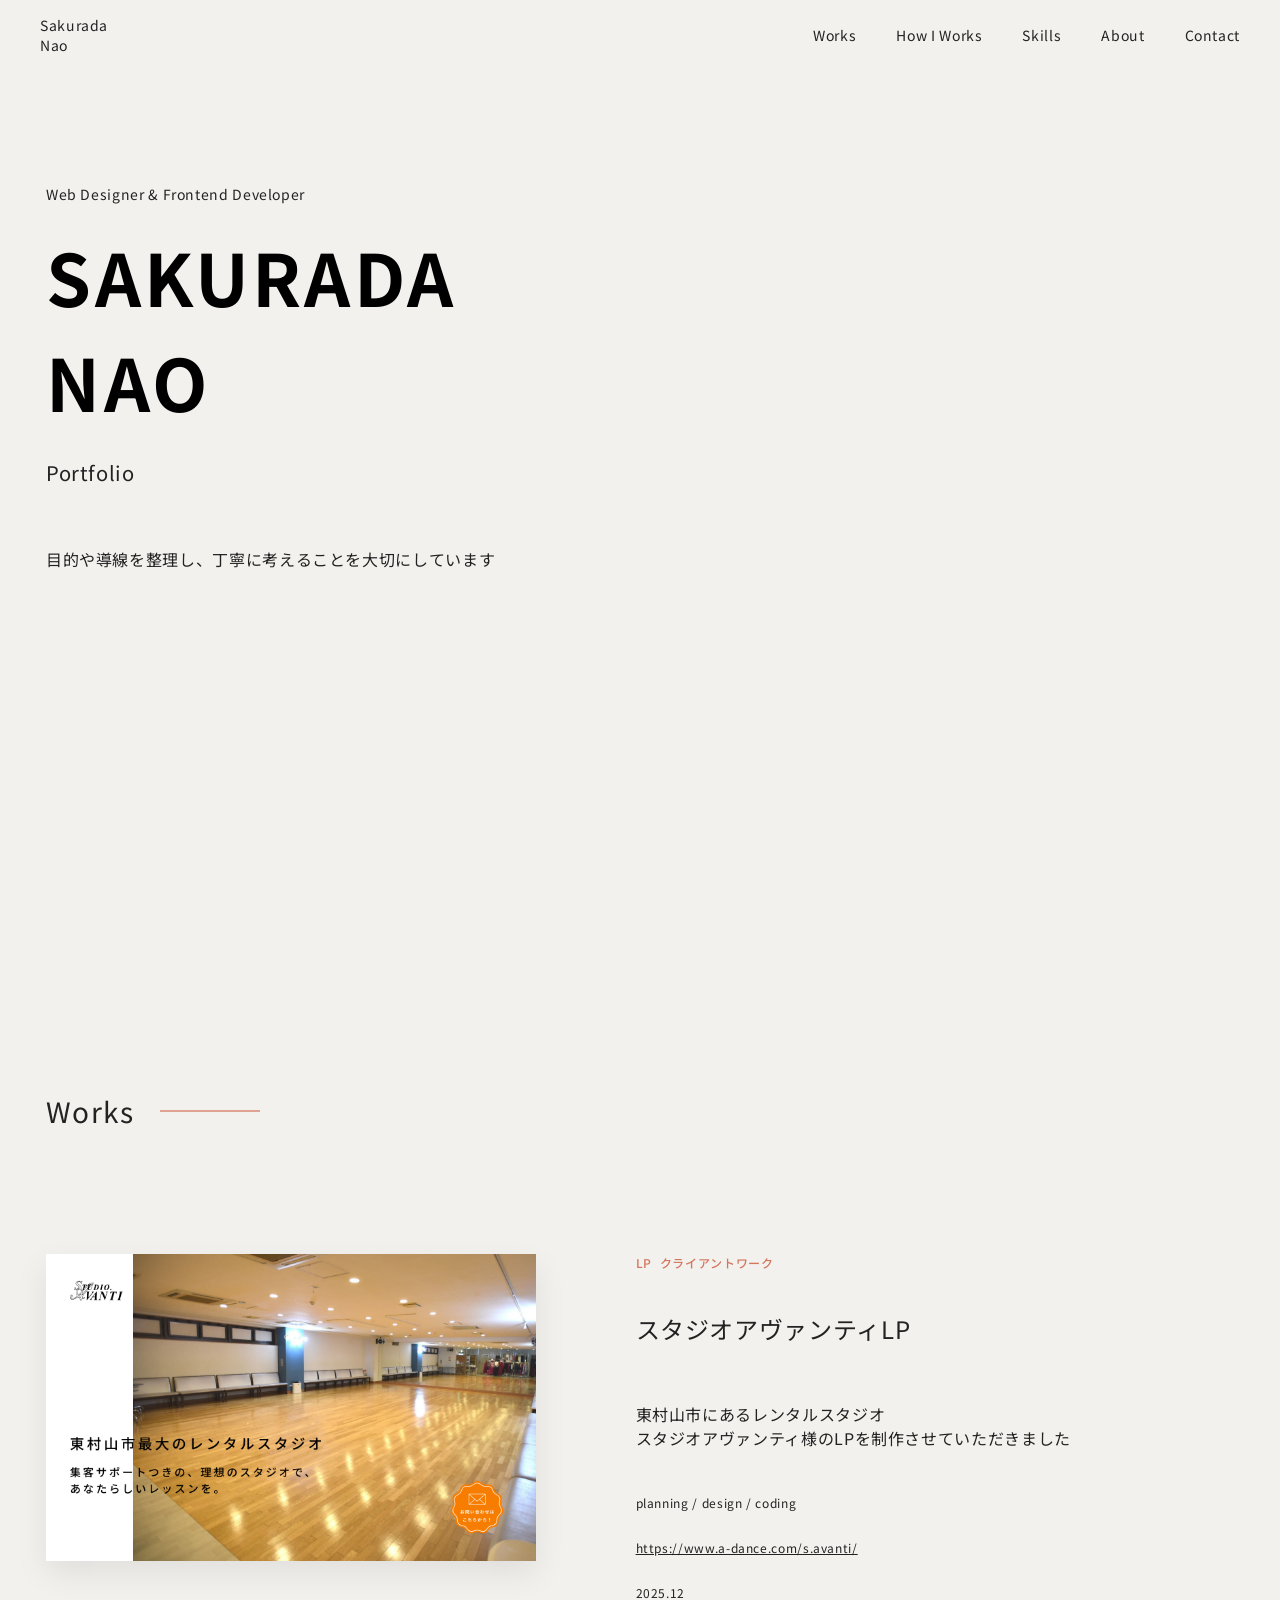
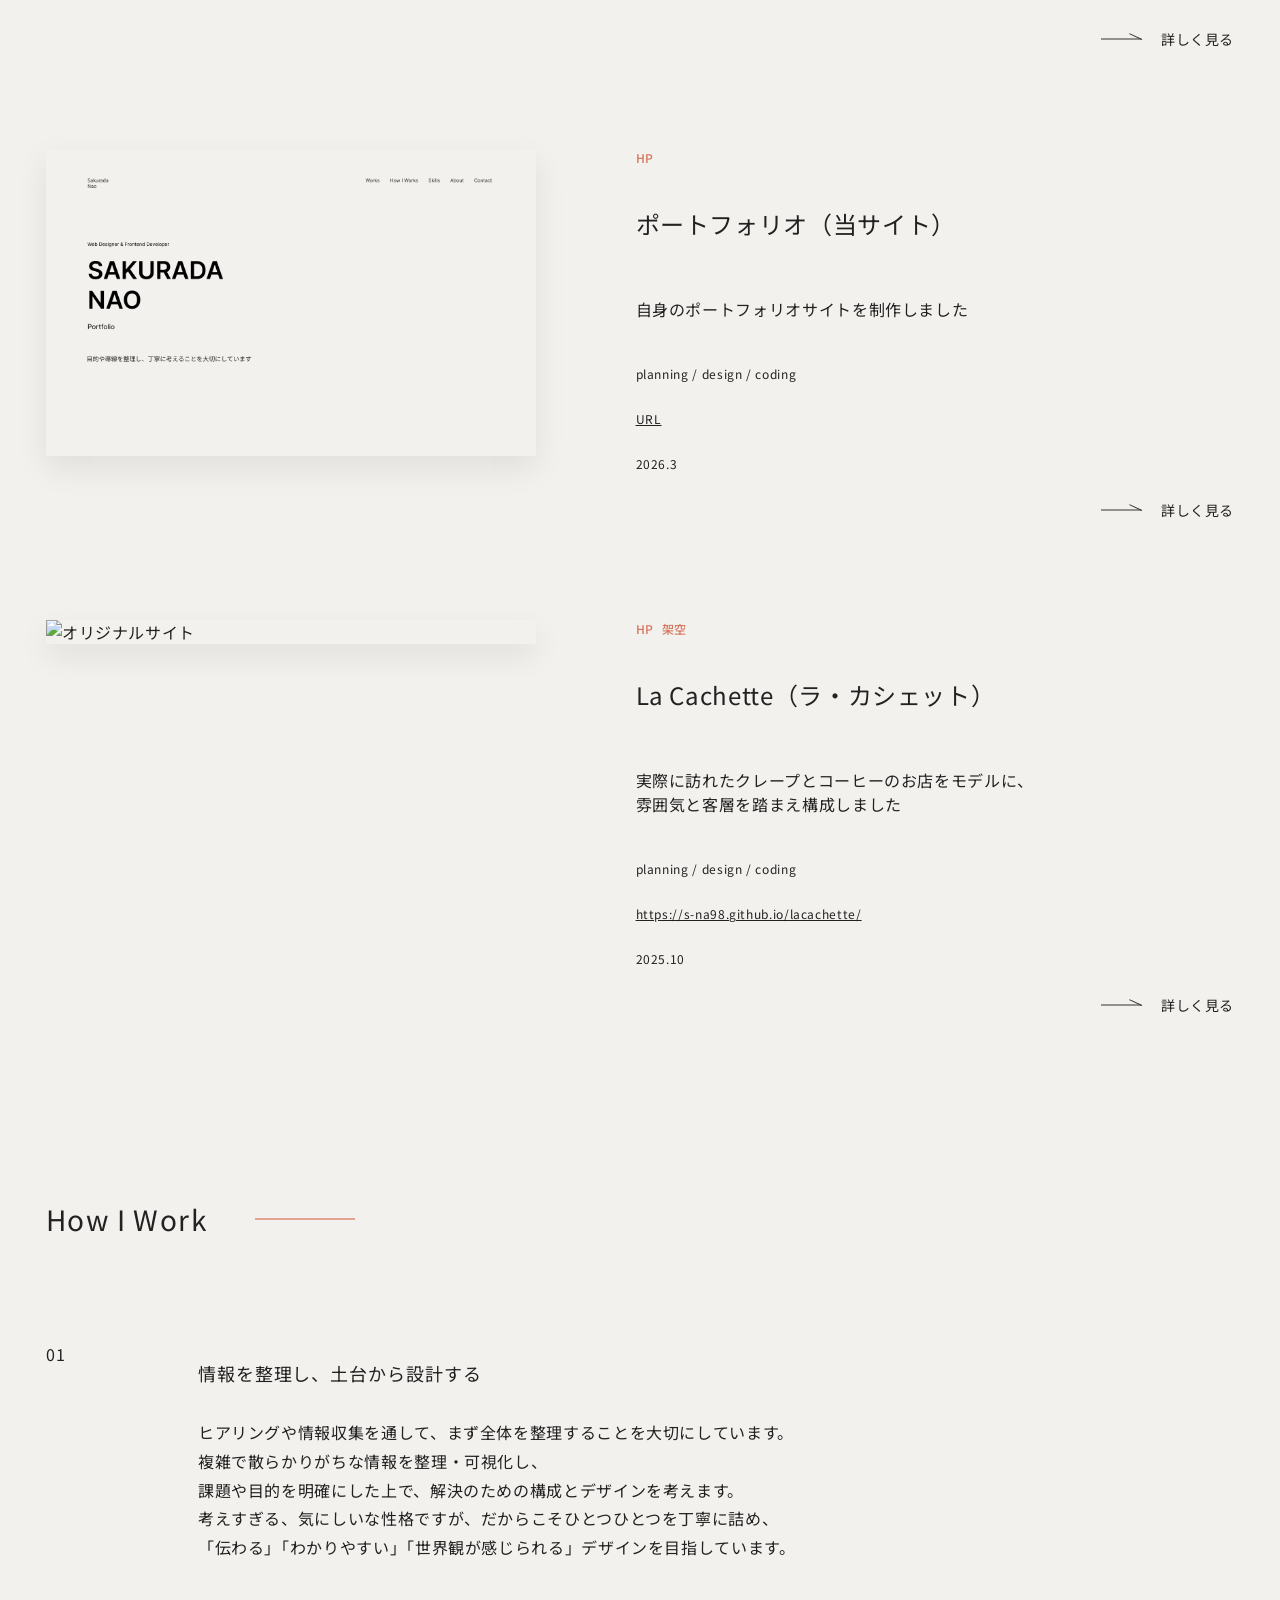
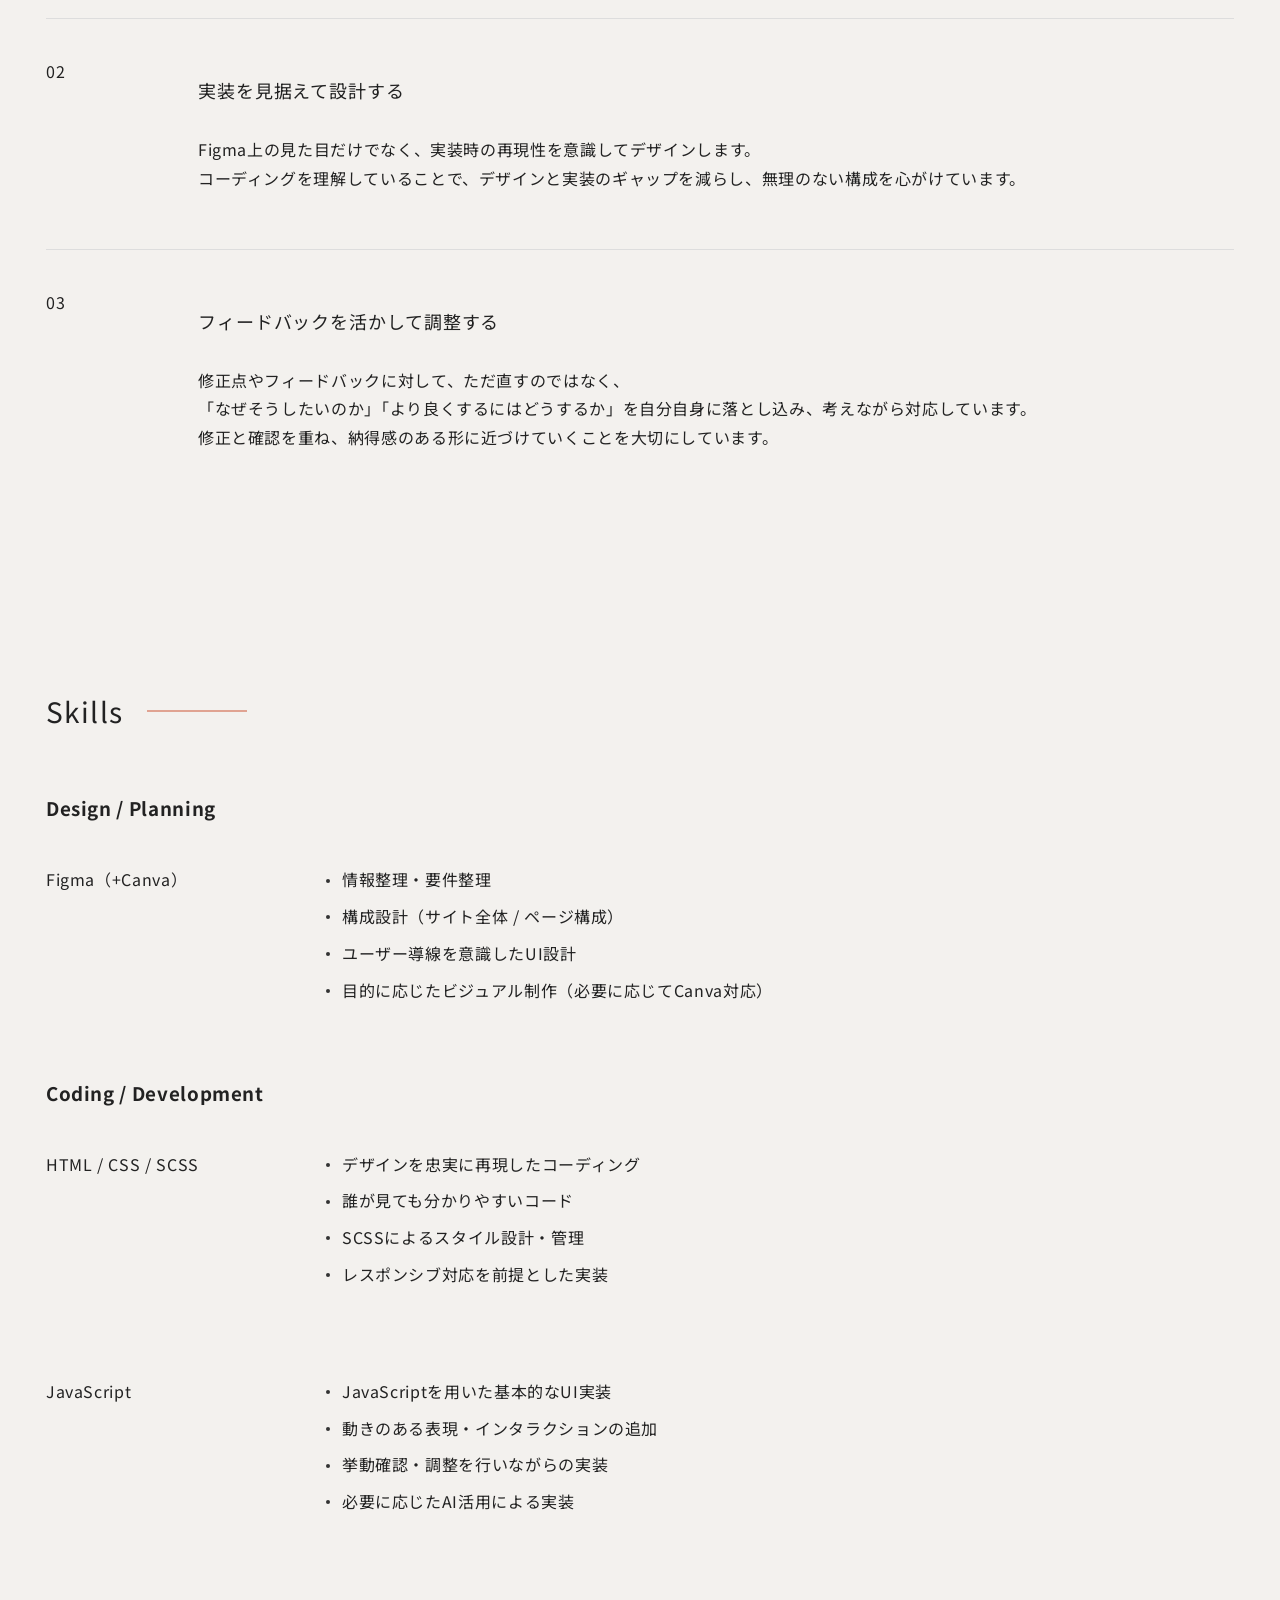
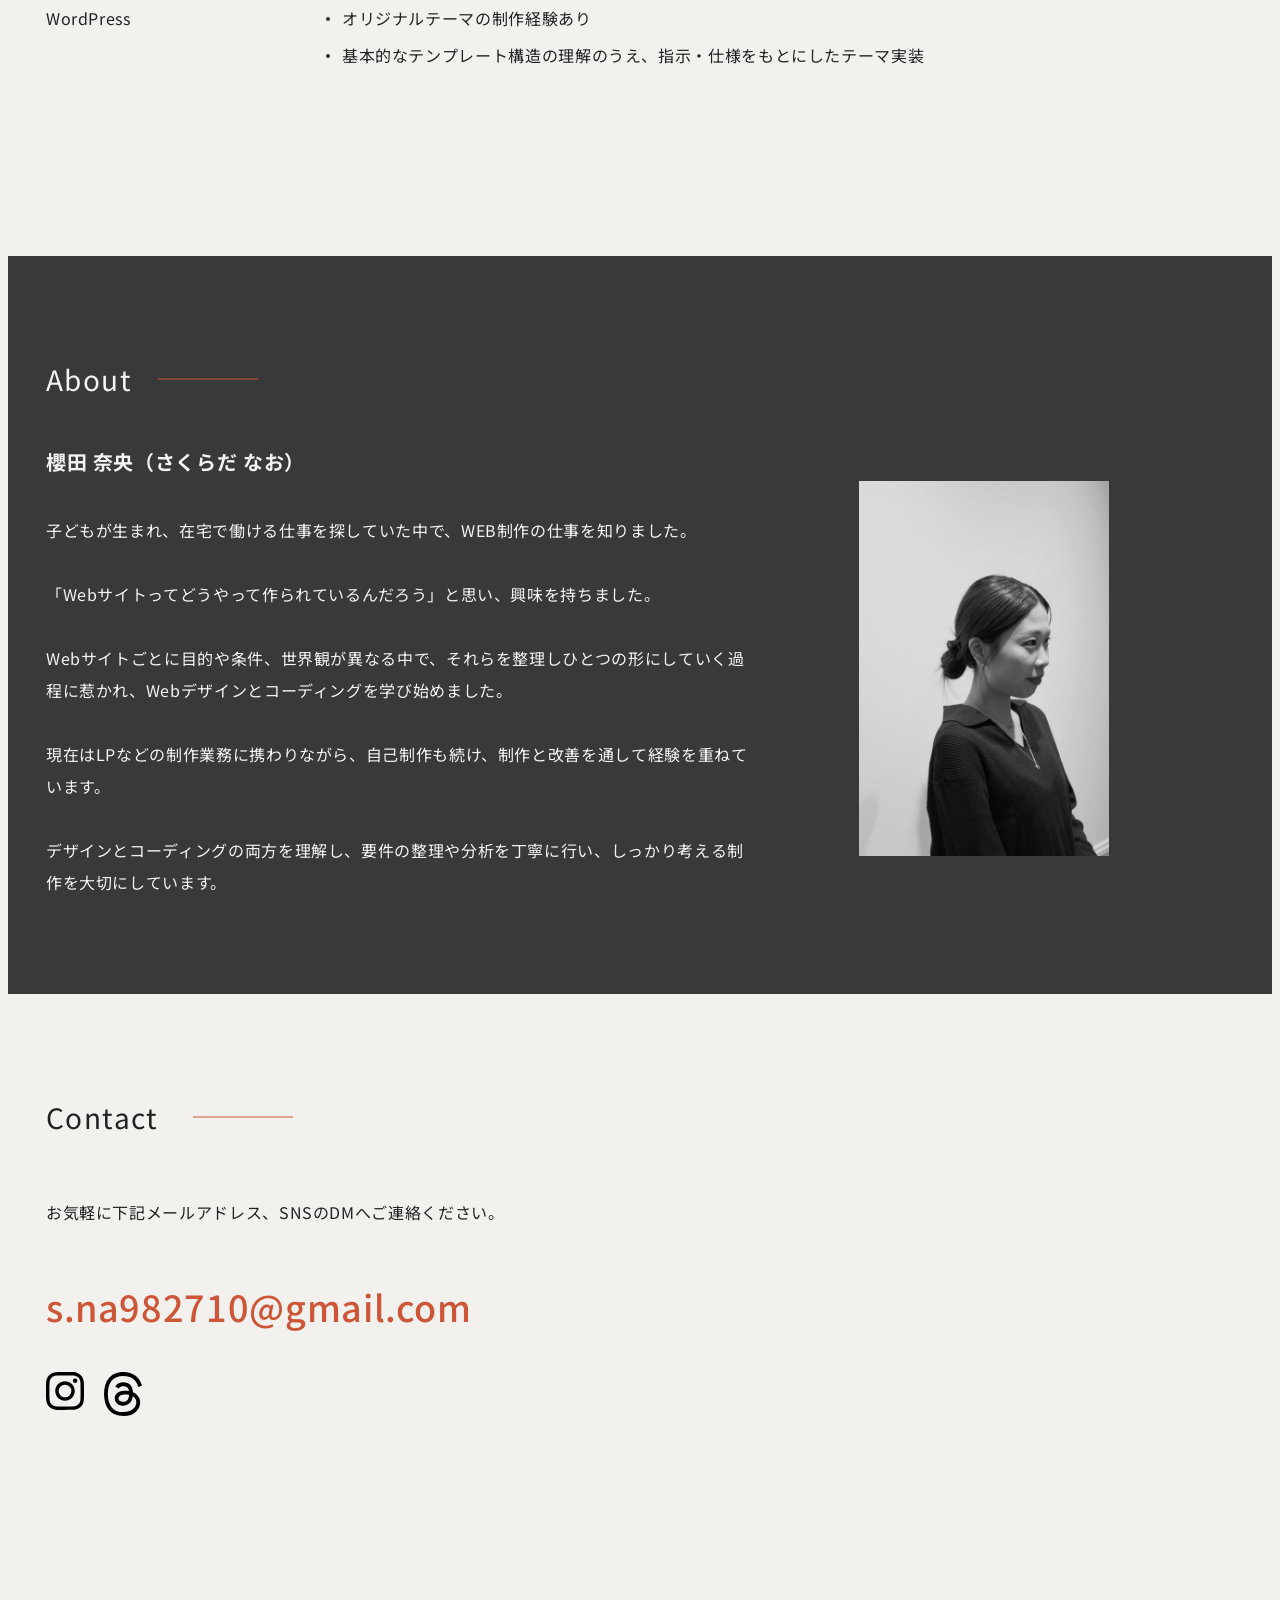
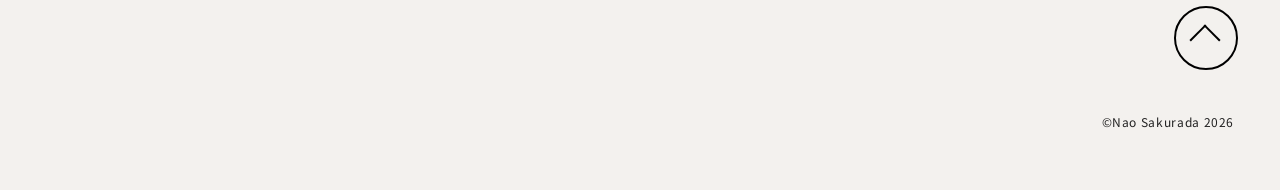
==== index.html @ 9f72e6b8 "Add files via upload" ====
<!DOCTYPE html>
<html lang="ja">

<head>
    <meta charset="utf-8">
    <title>Sakurada Nao Portfolio</title>
    <meta name="description" content="櫻田奈央ポートフォリオ">
    <meta name="viewport" content="width=device-width, initial-scale=1">
    <!-- favicon -->
    <link rel="icon" type="image/png" sizes="16x16" href="favicon-16.png">
    <link rel="icon" type="image/png" sizes="32x32" href="favicon-32.png">
    <link rel="icon" type="image/png" sizes="48x48" href="favicon-48.png">

    <link rel="apple-touch-icon" sizes="180x180" href="favicon-180.png">

    <link rel="stylesheet" href="https://unpkg.com/ress/dist/ress.min.css">
    <link rel="stylesheet" href="css/style.css">
    <link href="https://fonts.googleapis.com/css2?family=Noto+Sans+JP:wght@300;400;500&display=swap" rel="stylesheet">
</head>

<body>
    <main>

        <div class="container">

            <header class="main-header">
                <div class="header-inner">
                    <div class="header-top">

                        <div class="logo">
                            <a href="index.html">
                                Sakurada<br>Nao
                            </a>
                        </div>
                        <div class="navi-wrapper">
                            <ul class="navi">
                                <li><a href="#works">Works</a></li>
                                <li><a href="#how">How I Works</a></li>
                                <li><a href="#skills">Skills</a></li>
                                <li><a href="#about">About</a></li>
                                <li><a href="#contact">Contact</a></li>
                            </ul>
                        </div>

                        <div class="btn-trigger">
                            <span></span>
                            <span></span>
                            <span></span>
                        </div>

                        <div class="mask"></div>
                    </div>
                </div>

                <div class="fv">
                    <h1>SAKURADA<br>NAO</h1>
                    <p class="role">Web Designer & Frontend Developer</p>
                    <p class="sub">Portfolio</p>
                    <p class="lead">目的や導線を整理し、<br class="sp-only">丁寧に考えることを大切にしています</p>
                </div>

            </header>

            <section id="works">
                <h2 class="sec-title">Works</h2>

                <div class="works-list">
                    <div class="work-item">
                        <div class="work-image">
                            <a href="works/avanti.html"><img src="img/avanti-fv.png" alt="スタジオアヴァンティ"></a>
                        </div>
                        <div class="work-content">
                            <div class="work-category">
                                <span class="category-tag">LP</span>
                                <span class="category-tag">クライアントワーク</span>
                            </div>
                            <h3 class="work-title">スタジオアヴァンティLP</h3>
                            <p class="work-description">東村山市にあるレンタルスタジオ<br>
                                スタジオアヴァンティ様のLPを制作させていただきました</p>
                            <p class="work-skill">planning / design / coding</p>
                            <a class="work-url" href="https://www.a-dance.com/s.avanti/"
                                target="_blank">https://www.a-dance.com/s.avanti/</a>
                            <p class="work-date">2025.12</p>
                            <a class="work-link" href="works/avanti.html">詳しく見る</a>
                        </div>
                    </div>


                    <div class="work-item">
                        <div class="work-image">
                            <a href="works/portfolio.html"><img src="img/portfolio-fv.png" alt="ポートフォリオ"></a>
                        </div>
                        <div class="work-content">
                            <div class="work-category">
                                <span class="category-tag">HP</span>
                            </div>
                            <h3 class="work-title">ポートフォリオ（当サイト）</h3>
                            <p class="work-description">自身のポートフォリオサイトを制作しました</p>
                            <p class="work-skill">planning / design / coding</p>
                            <a class="work-url" href="https://naosakurada.com" target="_blank">URL</a>
                            <p class="work-date">2026.3</p>
                            <a class="work-link" href="works/portfolio.html">詳しく見る</a>
                        </div>
                    </div>



                    <div class="work-item">
                        <div class="work-image">
                            <a href="works/originalsite.html"><img src="img/original-fv.png" alt="オリジナルサイト"></a>
                        </div>
                        <div class="work-content">
                            <div class="work-category">
                                <span class="category-tag">HP</span>
                                <span class="category-tag">架空</span>
                            </div>
                            <h3 class="work-title">La Cachette（ラ・カシェット）</h3>
                            <p class="work-description">実際に訪れたクレープとコーヒーのお店をモデルに、<br>
                                雰囲気と客層を踏まえ構成しました</p>
                            <p class="work-skill">planning / design / coding</p>
                            <a class="work-url" href="https://s-na98.github.io/lacachette/"
                                target="_blank">https://s-na98.github.io/lacachette/</a>
                            <p class="work-date">2025.10</p>
                            <a class="work-link" href="works/originalsite.html">詳しく見る</a>
                        </div>
                    </div>
                </div>
            </section>

            <section id="how">
                <h2 class="sec-title">How I Work</h2>

                <dl class="work-flow">

                    <div class="flow-item">
                        <dt class="flow-number">01</dt>
                        <dd class="flow-content">
                            <h3>情報を整理し、土台から設計する</h3>
                            <p>ヒアリングや情報収集を通して、まず全体を整理することを大切にしています。<br>
                                複雑で散らかりがちな情報を整理・可視化し、<br>
                                課題や目的を明確にした上で、解決のための構成とデザインを考えます。<br>
                                考えすぎる、気にしいな性格ですが、だからこそひとつひとつを丁寧に詰め、<br>
                                「伝わる」「わかりやすい」「世界観が感じられる」デザインを目指しています。</p>
                        </dd>
                    </div>

                    <div class="flow-item">
                        <dt class="flow-number">02</dt>
                        <dd class="flow-content">
                            <h3>実装を見据えて設計する</h3>
                            <p>Figma上の見た目だけでなく、実装時の再現性を意識してデザインします。<br>
                                コーディングを理解していることで、デザインと実装のギャップを減らし、無理のない構成を心がけています。</p>
                        </dd>
                    </div>

                    <div class="flow-item">
                        <dt class="flow-number">03</dt>
                        <dd class="flow-content">
                            <h3>フィードバックを活かして調整する</h3>
                            <p>修正点やフィードバックに対して、ただ直すのではなく、<br>
                                「なぜそうしたいのか」「より良くするにはどうするか」を自分自身に落とし込み、考えながら対応しています。<br>
                                修正と確認を重ね、納得感のある形に近づけていくことを大切にしています。</p>
                        </dd>
                    </div>

                </dl>

            </section>

            <section id="skills">
                <h2 class="sec-title">Skills</h2>

                <div class="skill-category">
                    <h3 class="skill-category-title">Design / Planning</h3>

                    <div class="skill-item">
                        <p class="skill-name">Figma（+Canva）</p>
                        <ul class="skill-list">
                            <li>情報整理・要件整理</li>
                            <li>構成設計（サイト全体 / ページ構成）</li>
                            <li>ユーザー導線を意識したUI設計</li>
                            <li>目的に応じたビジュアル制作（必要に応じてCanva対応）</li>
                        </ul>
                    </div>
                </div>

                <div class="skill-category">
                    <h3 class="skill-category-title">Coding / Development</h3>

                    <div class="skill-item">
                        <p class="skill-name">HTML / CSS / SCSS</p>
                        <ul class="skill-list">
                            <li>デザインを忠実に再現したコーディング</li>
                            <li>誰が見ても分かりやすいコード</li>
                            <li>SCSSによるスタイル設計・管理</li>
                            <li>レスポンシブ対応を前提とした実装</li>
                        </ul>
                    </div>

                    <div class="skill-item">
                        <p class="skill-name">JavaScript</p>
                        <ul class="skill-list">
                            <li>JavaScriptを用いた基本的なUI実装</li>
                            <li>動きのある表現・インタラクションの追加</li>
                            <li>挙動確認・調整を行いながらの実装</li>
                            <li>必要に応じたAI活用による実装</li>
                        </ul>
                    </div>

                    <div class="skill-item">
                        <p class="skill-name">WordPress</p>
                        <ul class="skill-list">
                            <li>オリジナルテーマの制作経験あり</li>
                            <li>基本的なテンプレート構造の理解のうえ、指示・仕様をもとにしたテーマ実装</li>
                        </ul>
                    </div>
                </div>
            </section>
        </div>

        <section id="about">
            <div class="container">
                <h2 class="sec-title">About</h2>

                <div class="about-inner">
                    <div class="about-text">
                        <h3 class="about-name">櫻田 奈央（さくらだ なお）</h3>
                        <p>
                            子どもが生まれ、在宅で働ける仕事を探していた中で、WEB制作の仕事を知りました。
                        </p>
                        <p>「Webサイトってどうやって作られているんだろう」と思い、興味を持ちました。</p>
                        <p>
                            Webサイトごとに目的や条件、世界観が異なる中で、それらを整理しひとつの形にしていく過程に惹かれ、Webデザインとコーディングを学び始めました。
                        </p>
                        <p>
                            現在はLPなどの制作業務に携わりながら、自己制作も続け、制作と改善を通して経験を重ねています。
                        </p>
                        <p>
                            デザインとコーディングの両方を理解し、要件の整理や分析を丁寧に行い、しっかり考える制作を大切にしています。
                        </p>
                    </div>

                    <div class="about-img">
                        <img src="img/about.JPEG" alt="櫻田奈央の写真">
                    </div>
                </div>
            </div>
        </section>

        <div class="container">
            <section id="contact">
                <h2 class="sec-title">Contact</h2>

                <p>お気軽に下記メールアドレス、<br class="sp-only">SNSのDMへご連絡ください。</p>

                <a class="mail" href="mailto:s.na982710@gmail.com?subject=ポートフォリオサイトからのお問い合わせ&body=お名前：%0D%0Aお問い合わせ内容：">
                    s.na982710@gmail.com</a>

                <div class="sns">
                    <a href="https://www.instagram.com/n98____.s?igsh=MW5ueXZiM3o4YjI3Nw%3D%3D&utm_source=qr"
                        target="_blank">
                        <img src="img/Instagram_Glyph_Black.svg" alt="Instagram">
                    </a>
                    <a href="https://www.threads.com/@n98____.s?igshid=NTc4MTIwNjQ2YQ==" target="_blank">
                        <img src="img/threads-logo-black.svg" alt="threads">
                    </a>
                </div>

            </section>
        </div>
    </main>

    <footer>
        <div class="container">
            <div class="page-top-btn">
                <a href="#" class="page-top">
                    <span></span>
                </a>
            </div>

            <p class="copy-right">&copy;Nao Sakurada 2026</p>
        </div>
    </footer>



    <script src="https://ajax.googleapis.com/ajax/libs/jquery/3.5.1/jquery.min.js"></script>
    <script src="js/main.js"></script>
</body>

</html>
---- css/style.css ----
@charset "UTF-8";
html {
  font-size: 100%;
}

body {
  background-color: #F3F1EE;
  color: #222;
  font-family: "Noto Sans JP", sans-serif;
  letter-spacing: 0.04em;
}

a {
  text-decoration: none;
  color: #222;
  display: inline-block;
}

ul {
  list-style: none;
}

img {
  max-width: 100%;
  vertical-align: bottom;
}

.container {
  max-width: 1200px;
  margin-inline: auto;
  padding: 0 3%;
}

.sec-title {
  font-weight: normal;
  font-size: 1.75rem;
  letter-spacing: 0.05em;
  position: relative;
  display: inline-block;
}

.sec-title::before {
  content: "";
  height: 1px;
  width: 100px;
  background-color: #CD5638;
  position: absolute;
  top: 50%;
  left: 130%;
  transform: translateY(-50%);
}

.header-top {
  display: flex;
  justify-content: space-between;
}
.header-top .logo a {
  font-size: 0.875rem;
  transition: color 0.3s ease;
}
.header-top .logo:hover a {
  color: #CD5638;
}

.pc-only {
  display: block;
}
@media screen and (max-width: 768px) {
  .pc-only {
    display: none;
  }
}

.sp-only {
  display: none;
}
@media screen and (max-width: 768px) {
  .sp-only {
    display: block;
  }
}

.main-header {
  height: 100vh;
  display: flex;
  flex-direction: column;
}
.main-header .header-inner {
  width: 100%;
  height: 70px;
  position: fixed;
  top: 0;
  left: 0;
  background-color: #F3F1EE;
  z-index: 10;
}
.main-header .header-inner .header-top {
  max-width: 1200px;
  margin-inline: auto;
  padding: 0 3%;
  height: 100%;
  align-items: center;
}
.main-header .header-inner .header-top .navi {
  display: flex;
  justify-content: space-between;
  gap: 40px;
  font-size: 0.875rem;
}
.main-header .header-inner .header-top .navi li a {
  position: relative;
}
.main-header .header-inner .header-top .navi li a::before {
  background: #CD5638;
  content: "";
  width: 100%;
  height: 1px;
  position: absolute;
  left: 0;
  bottom: -4px;
  transform-origin: center top;
  transform: scale(0, 1);
  transition: transform 0.3s;
}
.main-header .header-inner .header-top .navi li a:hover::before {
  transform-origin: center top;
  transform: scale(1, 1);
}
.main-header .header-inner .header-top .btn-trigger,
.main-header .header-inner .header-top .mask {
  display: none;
}
@media screen and (max-width: 768px) {
  .main-header .header-inner .header-top .btn-trigger {
    display: block;
  }
  .main-header .header-inner .header-top .mask {
    display: block;
  }
}
.main-header .fv {
  display: flex;
  flex-direction: column;
  justify-content: flex-start;
  flex: 1;
  padding-top: 18vh;
}
.main-header .fv .role {
  order: 1;
  font-size: 0.875rem;
}
.main-header .fv h1 {
  order: 2;
  font-size: 4.5rem;
  margin-top: 5px;
  margin-bottom: 5px;
  letter-spacing: 0.05em;
  color: black;
}
.main-header .fv .sub {
  order: 3;
  font-size: 1.255rem;
}
.main-header .fv .lead {
  order: 4;
  margin-top: 40px;
}
@media screen and (max-width: 768px) {
  .main-header .fv {
    padding-top: 25vh;
    padding-bottom: 40px;
  }
  .main-header .fv h1 {
    font-size: 3.5rem;
  }
  .main-header .fv .lead {
    order: 4;
    margin-top: 60px;
  }
}

@media screen and (max-width: 768px) {
  .main-header .header-inner .header-top .navi-wrapper {
    position: fixed;
    top: 0;
    right: -300px;
    width: 300px;
    height: 100vh;
    z-index: 20;
    opacity: 0;
    overflow-x: hidden;
    overflow-y: auto;
    transition: all 0.5s;
    background-color: #393939;
  }
  .main-header .header-inner .header-top .navi-wrapper .navi {
    flex-direction: column;
    gap: 30px;
    justify-content: flex-start;
    margin: 80px 20px;
    font-size: 1rem;
  }
  .main-header .header-inner .header-top .navi-wrapper .navi li a {
    color: #F4F4F4;
  }
  .main-header .btn-trigger {
    position: fixed;
    top: 15px;
    right: 30px;
    width: 30px;
    height: 35px;
    cursor: pointer;
    z-index: 20;
  }
  .main-header .btn-trigger span {
    position: absolute;
    left: 0;
    width: 100%;
    height: 1.5px;
    background-color: #222;
    border-radius: 4px;
  }
  .main-header .btn-trigger,
.main-header .btn-trigger span {
    display: inline-block;
    transition: all 0.5s;
    box-sizing: border-box;
  }
  .main-header .btn-trigger span:nth-of-type(1) {
    top: 22%;
  }
  .main-header .btn-trigger span:nth-of-type(2) {
    top: 50%;
  }
  .main-header .btn-trigger span:nth-of-type(3) {
    top: 78%;
  }
  .main-header .mask {
    display: none;
    transition: all 0.5s;
  }
  .main-header.open .btn-trigger span:nth-of-type(1),
.main-header.open .btn-trigger span:nth-of-type(2),
.main-header.open .btn-trigger span:nth-of-type(3) {
    background-color: #F4F4F4;
  }
  .main-header.open .btn-trigger span:nth-of-type(1) {
    transform: translateY(10px) rotate(45deg);
  }
  .main-header.open .btn-trigger span:nth-of-type(2) {
    opacity: 0;
  }
  .main-header.open .btn-trigger span:nth-of-type(3) {
    transform: translateY(-10px) rotate(-45deg);
  }
  .main-header.open .mask {
    display: block;
    position: fixed;
    top: 0;
    left: 0;
    width: 100%;
    height: 100%;
    background: #000;
    opacity: 0.6;
    z-index: 10;
    cursor: pointer;
  }
  .main-header.open .header-inner .header-top .navi-wrapper {
    right: 0;
    opacity: 1;
  }
  .main-header.open .header-inner .header-top .navi-wrapper ul li {
    -webkit-animation: fadeIn 0.8s ease 0.45s 1 normal backwards;
            animation: fadeIn 0.8s ease 0.45s 1 normal backwards;
  }
  .main-header.open .header-inner .header-top .navi-wrapper ul li:nth-child(1) {
    -webkit-animation-delay: 0.1s;
            animation-delay: 0.1s;
  }
  .main-header.open .header-inner .header-top .navi-wrapper ul li:nth-child(2) {
    -webkit-animation-delay: 0.22s;
            animation-delay: 0.22s;
  }
  .main-header.open .header-inner .header-top .navi-wrapper ul li:nth-child(3) {
    -webkit-animation-delay: 0.34s;
            animation-delay: 0.34s;
  }
  .main-header.open .header-inner .header-top .navi-wrapper ul li:nth-child(4) {
    -webkit-animation-delay: 0.46s;
            animation-delay: 0.46s;
  }
  .main-header.open .header-inner .header-top .navi-wrapper ul li:nth-child(5) {
    -webkit-animation-delay: 0.58s;
            animation-delay: 0.58s;
  }
}
@-webkit-keyframes fadeIn {
  0% {
    opacity: 0;
    transform: translateY(30px);
    /* 下から上がってくる */
  }
  100% {
    opacity: 1;
    transform: translateY(0);
  }
}
@keyframes fadeIn {
  0% {
    opacity: 0;
    transform: translateY(30px);
    /* 下から上がってくる */
  }
  100% {
    opacity: 1;
    transform: translateY(0);
  }
}
#works {
  margin-top: 160px;
}
#works .works-list {
  margin-top: 100px;
}
#works .works-list .work-item {
  display: grid;
  grid-template-columns: 0.9fr 1.1fr;
  gap: 100px;
  margin-top: 100px;
  align-items: start;
}
#works .works-list .work-item .work-image {
  overflow: hidden;
  box-shadow: 0 12px 30px rgba(0, 0, 0, 0.08);
  width: 100%;
}
#works .works-list .work-item .work-image img {
  width: 100%;
  height: 100%;
  -o-object-fit: cover;
     object-fit: cover;
  transition: transform 0.6s ease;
}
#works .works-list .work-item .work-image:hover img {
  transform: scale(1.06);
}
#works .works-list .work-item .work-content {
  display: flex;
  flex-direction: column;
  gap: 16px;
  /*  ホバー */
}
#works .works-list .work-item .work-content .work-title {
  font-weight: normal;
  font-size: 1.5rem;
}
#works .works-list .work-item .work-content .work-category {
  display: flex;
  gap: 8px;
  font-family: "Noto Sans JP";
}
#works .works-list .work-item .work-content .category-tag {
  font-size: 0.75rem;
  color: rgba(205, 86, 56, 0.8);
  font-weight: 500;
}
#works .works-list .work-item .work-content .work-skill,
#works .works-list .work-item .work-content .work-url,
#works .works-list .work-item .work-content .work-date {
  font-size: 0.75rem;
}
#works .works-list .work-item .work-content .work-url {
  text-decoration: underline;
  cursor: pointer;
}
#works .works-list .work-item .work-content .work-url:hover {
  opacity: 0.7;
}
#works .works-list .work-item .work-content .work-link {
  display: inline-block;
  position: relative;
  margin-left: auto;
  padding-left: 60px;
  font-size: 0.875rem;
  transition: color 0.3s ease;
}
#works .works-list .work-item .work-content .work-link::before,
#works .works-list .work-item .work-content .work-link::after {
  content: "";
  position: absolute;
  top: 50%;
  left: 0;
  height: 1px;
  background-color: #333;
  transform: translateY(-50%);
  transition: background-color 0.3s ease, transform 0.3s ease;
}
#works .works-list .work-item .work-content .work-link::before {
  width: 40px;
}
#works .works-list .work-item .work-content .work-link::after {
  width: 14px;
  transform-origin: right center;
  transform: translate(27px, 0px) rotate(25deg);
}
#works .works-list .work-item .work-content .work-link:hover {
  color: #CD5638;
}
#works .works-list .work-item .work-content .work-link:hover::before,
#works .works-list .work-item .work-content .work-link:hover::after {
  background-color: #CD5638;
}
@media screen and (max-width: 768px) {
  #works .works-list .work-item {
    grid-template-columns: 1fr;
    gap: 40px;
  }
  #works .works-list .work-item .work-content .work-title {
    font-size: 1.25rem;
  }
}

#how {
  margin-top: 160px;
}
#how .work-flow {
  margin-top: 40px;
}
#how .work-flow .flow-item {
  display: grid;
  grid-template-columns: 80px 1fr;
  gap: 32px;
  padding: 40px 0;
  border-bottom: 1px solid #ddd;
}
#how .work-flow .flow-item .flow-content .flow-number {
  font-size: 1.125rem;
}
#how .work-flow .flow-item .flow-content h3 {
  font-weight: normal;
  letter-spacing: 0.05em;
  font-size: 1.125rem;
}
#how .work-flow .flow-item .flow-content p {
  margin-top: 32px;
  line-height: 1.8;
}
#how .work-flow .flow-item:last-child {
  border-bottom: none;
}
@media screen and (max-width: 768px) {
  #how .work-flow .flow-item {
    grid-template-columns: 30px 1fr;
  }
  #how .work-flow .flow-content p {
    line-height: 1.6;
  }
}

#skills {
  margin-top: 160px;
}
#skills .skill-category .skill-category-title {
  margin-top: 40px;
}
#skills .skill-category .skill-item {
  display: grid;
  grid-template-columns: 200px 1fr;
  gap: 40px;
  margin-bottom: 48px;
  margin-top: 30px;
}
#skills .skill-category .skill-item .skill-list li {
  position: relative;
  padding-left: 16px;
  margin-bottom: 0.8em;
}
#skills .skill-category .skill-item .skill-list li::before {
  content: "";
  position: absolute;
  left: 0;
  top: 0.7em;
  width: 4px;
  height: 4px;
  background: #333;
  border-radius: 50%;
}
@media screen and (max-width: 768px) {
  #skills .skill-category .skill-item {
    grid-template-columns: 1fr;
    gap: 20px;
  }
  #skills .skill-category .skill-item .skill-name {
    font-size: 1.125rem;
  }
}

#about {
  margin-top: 160px;
  padding: 80px 0;
  background-color: #393939;
}
#about .sec-title {
  color: #F4F4F4;
}
#about .about-inner {
  display: flex;
  gap: 100px;
  align-items: center;
}
#about .about-inner .about-text {
  width: 60%;
  color: #F4F4F4;
  display: flex;
  flex-direction: column;
  line-height: 2;
}
#about .about-inner .about-text .about-name {
  font-size: 20px;
  margin-bottom: 16px;
}
#about .about-inner .about-img {
  width: 40%;
  max-width: 250px;
}
#about .about-inner .about-img img {
  width: 100%;
  height: auto;
  display: block;
}
@media screen and (max-width: 768px) {
  #about .about-inner {
    flex-direction: column-reverse;
    gap: 40px;
    margin-top: 40px;
  }
  #about .about-inner .about-text {
    width: 100%;
    font-size: 0.875rem;
  }
  #about .about-inner .about-img {
    width: 100%;
  }
}

#contact {
  margin-top: 80px;
}
#contact p {
  margin-top: 40px;
}
#contact .mail {
  margin-top: 40px;
  font-size: 2.25rem;
  font-weight: 500;
  color: #CD5638;
  transition: 0.3s;
}
#contact .mail:hover {
  color: transparent;
  -webkit-text-stroke: 1px #CD5638;
}
#contact .sns {
  margin-top: 40px;
  display: flex;
  gap: 20px;
}
#contact .sns img {
  width: 38px;
}

footer {
  margin-top: 160px;
  padding-bottom: 40px;
  /* ボタン本体 */
  /* 基準になる要素（ここが超重要！） */
  /* 矢印 */
  /* 丸 */
}
footer .page-top-btn {
  padding: 30px 0;
  text-align: right;
}
footer .page-top {
  display: inline-block;
  text-decoration: none;
}
footer .page-top span {
  position: relative;
  display: block;
  width: 60px;
  height: 60px;
}
footer .page-top span::before {
  content: "";
  position: absolute;
  top: 23px;
  left: 20px;
  width: 20px;
  height: 20px;
  border: 2px solid #000;
  border-width: 2px 2px 0 0;
  transform: rotate(-45deg);
}
footer .page-top span::after {
  content: "";
  position: absolute;
  top: 0;
  left: 0;
  width: 60px;
  height: 60px;
  border: 2px solid #000;
  border-radius: 50%;
}
footer .copy-right {
  font-size: 0.75rem;
  text-align: right;
}
@media screen and (max-width: 768px) {
  footer .copy-right {
    font-size: 0.625rem;
  }
}

.works-header .header-top {
  margin-top: 20px;
}

.works-detail {
  margin-top: 160px;
}
@media screen and (max-width: 768px) {
  .works-detail {
    margin-top: 60px;
  }
}
.works-detail .works-mv .top .top-content {
  display: grid;
  grid-template-columns: 1fr 460px;
  gap: 80px;
}
.works-detail .works-mv .top .top-content .title {
  font-weight: normal;
  font-size: 1.75rem;
}
.works-detail .works-mv .top .top-content p {
  line-height: 1.8;
}
.works-detail .works-mv .top .top-img {
  max-width: 760px;
  margin-left: auto;
  box-shadow: 0 12px 30px rgba(0, 0, 0, 0.08);
  margin-top: 80px;
}
.works-detail .works-mv .top .top-img img {
  width: 100%;
}
@media screen and (max-width: 768px) {
  .works-detail .works-mv .top .top-content {
    grid-template-columns: 1fr;
    gap: 40px;
  }
  .works-detail .works-mv .top .top-content .title {
    font-size: 1.625rem;
  }
  .works-detail .works-mv .top .top-content p {
    line-height: 1.8;
  }
  .works-detail .works-mv .top .top-img {
    margin-inline: auto;
  }
}
.works-detail .works-info .info-inner {
  display: grid;
  grid-template-columns: 1fr 460px;
  gap: 80px;
  margin-top: 100px;
}
.works-detail .works-info .info-inner .info-list {
  display: grid;
  grid-template-columns: 120px 1fr;
  row-gap: 20px;
}
.works-detail .works-info .info-inner .info-list dt {
  color: #666;
}
.works-detail .works-info .info-inner .info-list dd {
  margin: 0;
}
.works-detail .works-info .info-inner .info-list .date {
  font-size: 0.75rem;
}
.works-detail .works-info .info-inner .info-list a {
  text-decoration: underline;
}
.works-detail .works-info .info-inner .info-list a:hover {
  opacity: 0.7;
}
.works-detail .works-info .info-inner .info-text {
  max-width: 420px;
  line-height: 2;
}
@media screen and (max-width: 768px) {
  .works-detail .works-info .info-inner {
    grid-template-columns: 1fr;
    gap: 60px;
  }
  .works-detail .works-info .info-inner .info-list a {
    font-size: 0.875rem;
  }
  .works-detail .works-info .info-inner .info-text {
    line-height: 1.8;
  }
}
.works-detail .inner-title {
  font-weight: normal;
  font-size: 1.75rem;
  letter-spacing: 0.05em;
  position: relative;
  display: inline-block;
  margin-bottom: 30px;
}
.works-detail .inner-title::before {
  content: "";
  height: 1px;
  width: 50px;
  background-color: #CD5638;
  position: absolute;
  bottom: -30px;
  left: 0;
}
.works-detail .works-gallery {
  margin-top: 120px;
}
.works-detail .works-gallery .back-ground {
  background-color: #393939;
  padding-top: 60px;
  padding-bottom: 60px;
}
.works-detail .works-gallery .back-ground .inner-title {
  color: #F4F4F4;
}
.works-detail .works-gallery .gallery-inner {
  max-width: 800px;
  margin: 0 auto;
  padding: 0 3%;
}
.works-detail .works-gallery .gallery-images {
  display: flex;
  gap: 60px;
  justify-content: center;
  margin-top: 60px;
}
.works-detail .works-gallery .gallery-images .avanti-item img {
  width: 100%;
  height: auto;
}
.works-detail .works-gallery .gallery-images .original-items {
  display: flex;
  justify-content: space-between;
}
.works-detail .works-gallery .gallery-images .original-items .left {
  width: 45%;
}
.works-detail .works-gallery .gallery-images .original-items .right {
  width: 45%;
  display: flex;
  flex-direction: column;
  justify-content: space-between;
}
@media screen and (max-width: 768px) {
  .works-detail .works-gallery .gallery-images {
    gap: 20px;
  }
}
.works-detail .works-description {
  margin-top: 120px;
}
.works-detail .description-inner {
  max-width: 800px;
  margin: 0 auto;
  padding: 0 2%;
}
.works-detail .description-inner .description-text {
  margin-top: 40px;
}
.works-detail .description-inner .description-text p {
  line-height: 1.9;
  margin-bottom: 24px;
}
.works-detail .description-inner .sp-design {
  display: grid;
  grid-template-columns: repeat(3, 1fr);
  gap: 20px;
  margin-top: 100px;
}
.works-detail .description-inner .sp-design img {
  width: 100%;
  height: auto;
  display: block;
  box-shadow: 0 6px 16px rgba(0, 0, 0, 0.08);
}
.works-detail .description-inner .inner-image {
  display: flex;
  justify-content: space-between;
}
.works-detail .description-inner .inner-image img {
  width: 100%;
  max-width: 48%;
  height: auto;
}
.works-detail .description-inner .summary {
  width: 80%;
  margin-top: 30px;
}
.works-detail .description-inner .wireframe {
  margin-top: 60px;
}
@media screen and (max-width: 768px) {
  .works-detail .description-inner .description-inner .description-text p {
    line-height: 1.8;
  }
}
.works-detail .learnings {
  margin-top: 120px;
}
.works-detail .works-mockup {
  margin-top: 120px;
}
.works-detail .works-mockup .mockup-item {
  text-align: center;
}
.works-detail .works-mockup .mockup-caption {
  text-align: left;
  margin-top: 16px;
  font-size: 14px;
  line-height: 1.6;
}
@media screen and (max-width: 768px) {
  .works-detail .works-mockup .mockup-item .mockup-img {
    width: 100%;
    height: 230px;
    overflow: hidden;
  }
  .works-detail .works-mockup .mockup-item .mockup-img img {
    width: 100%;
    height: 100%;
    -o-object-fit: cover;
       object-fit: cover;
  }
}

.works-detail-footer {
  text-align: right;
}
.works-detail-footer .top-btn {
  transition: color 0.3s ease;
}
.works-detail-footer .top-btn:hover {
  color: #CD5638;
}
.works-detail-footer .copy-right {
  margin-top: 100px;
}
@media screen and (max-width: 768px) {
  .works-detail-footer {
    margin-top: 80px;
    padding-bottom: 20px;
  }
  .works-detail-footer .copy-right {
    margin-top: 60px;
  }
}
/*# sourceMappingURL=style.css.map */
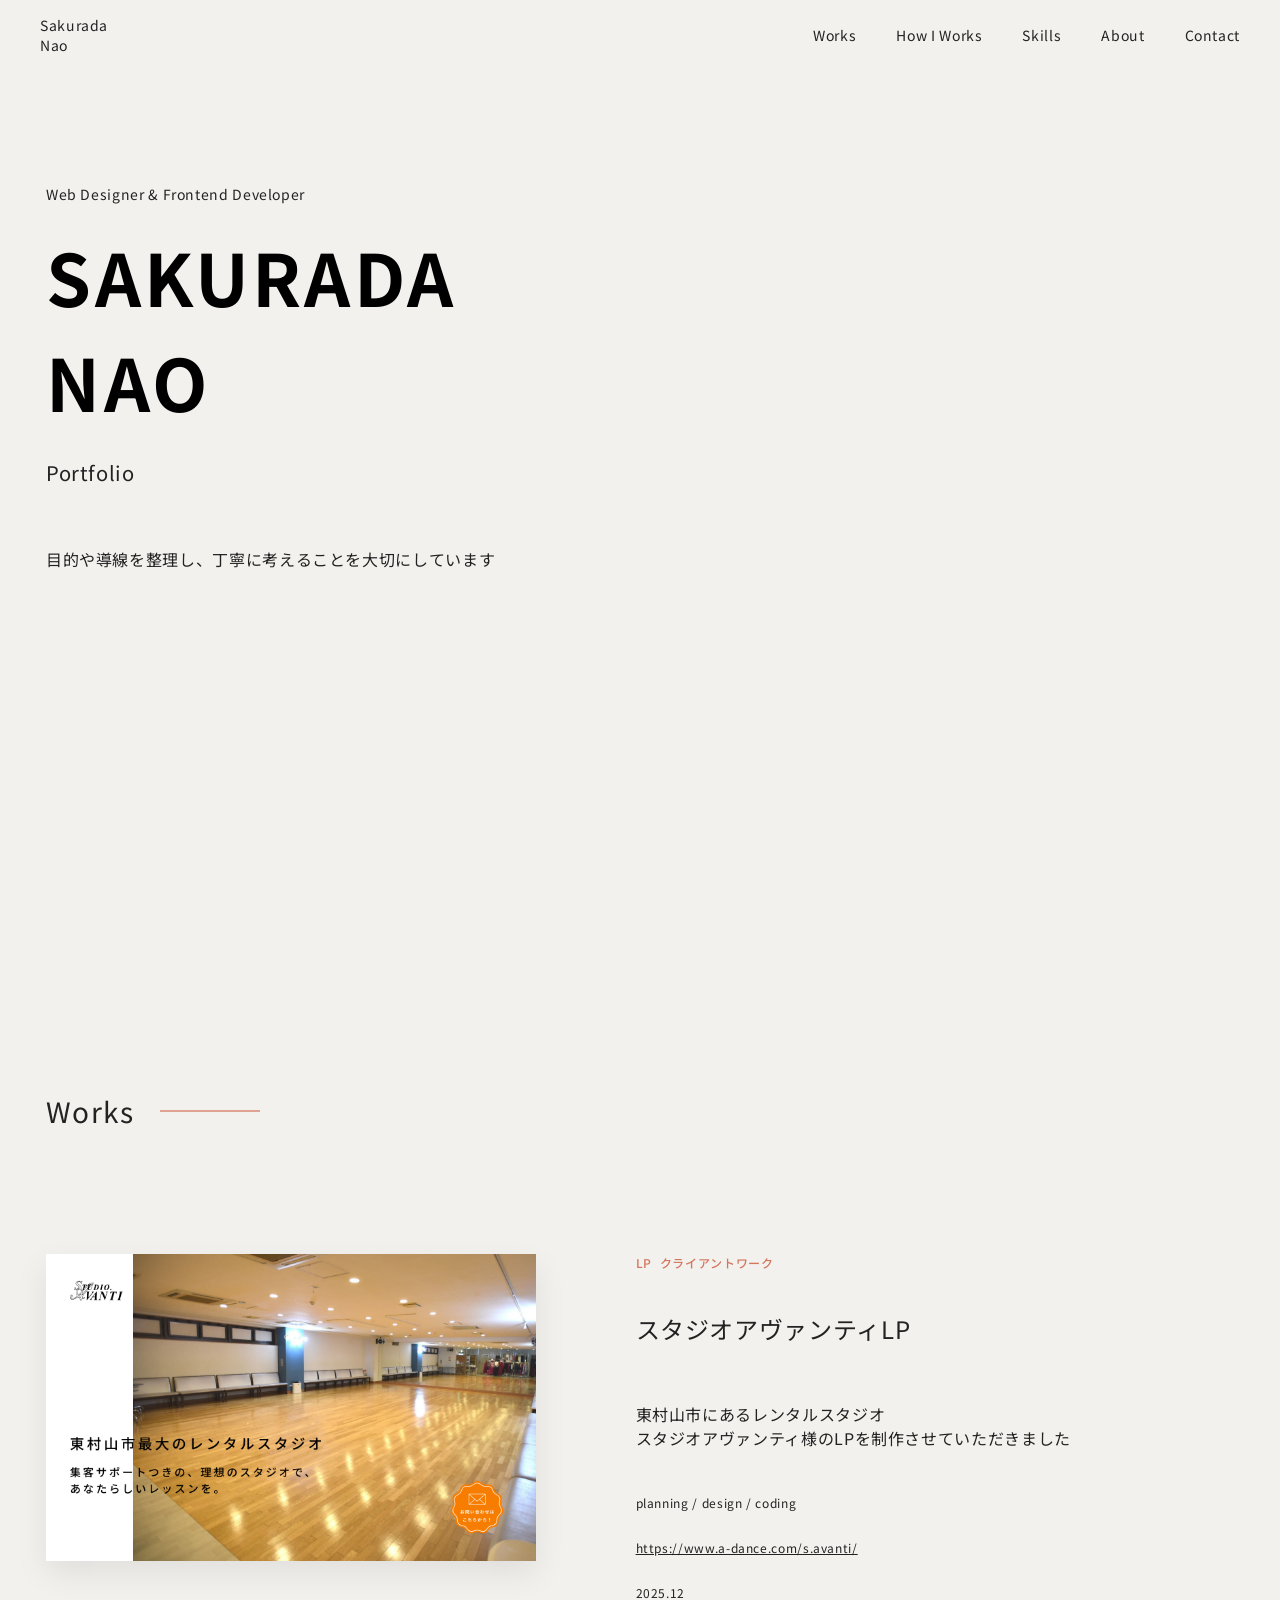
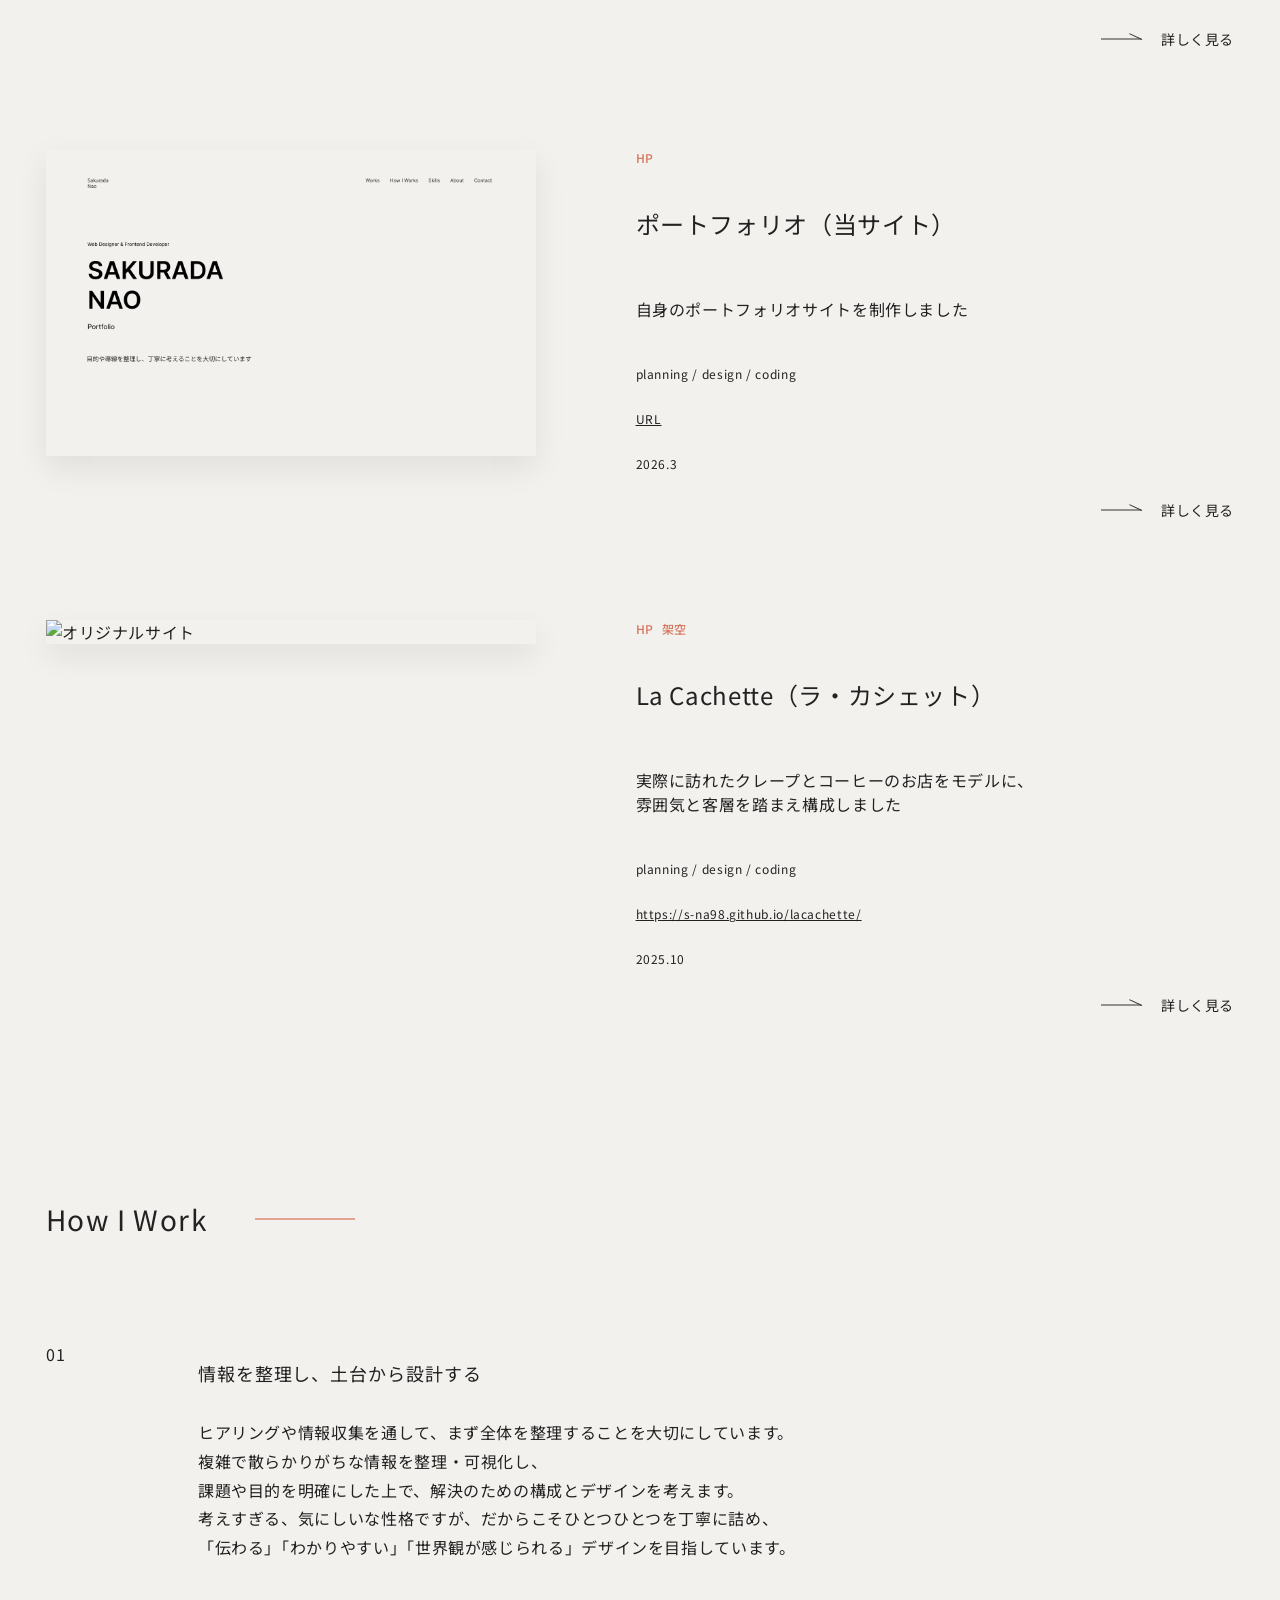
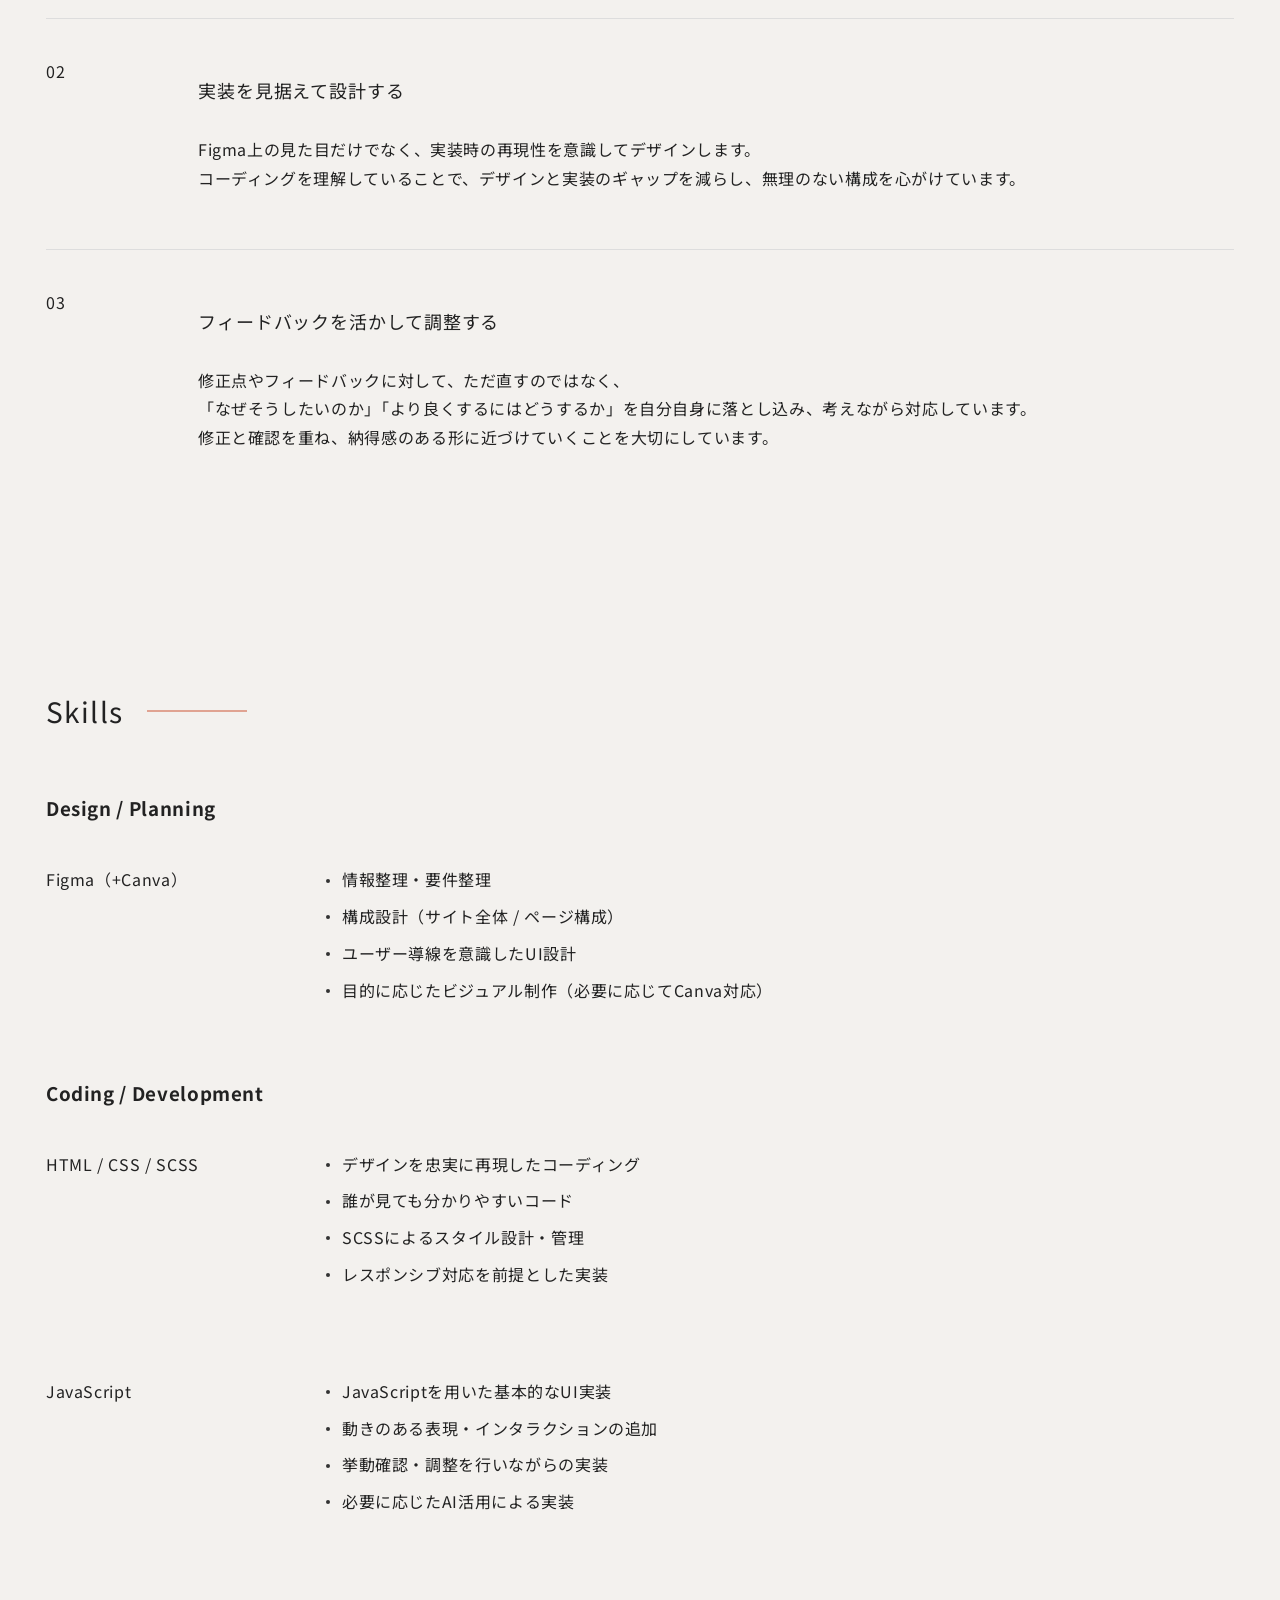
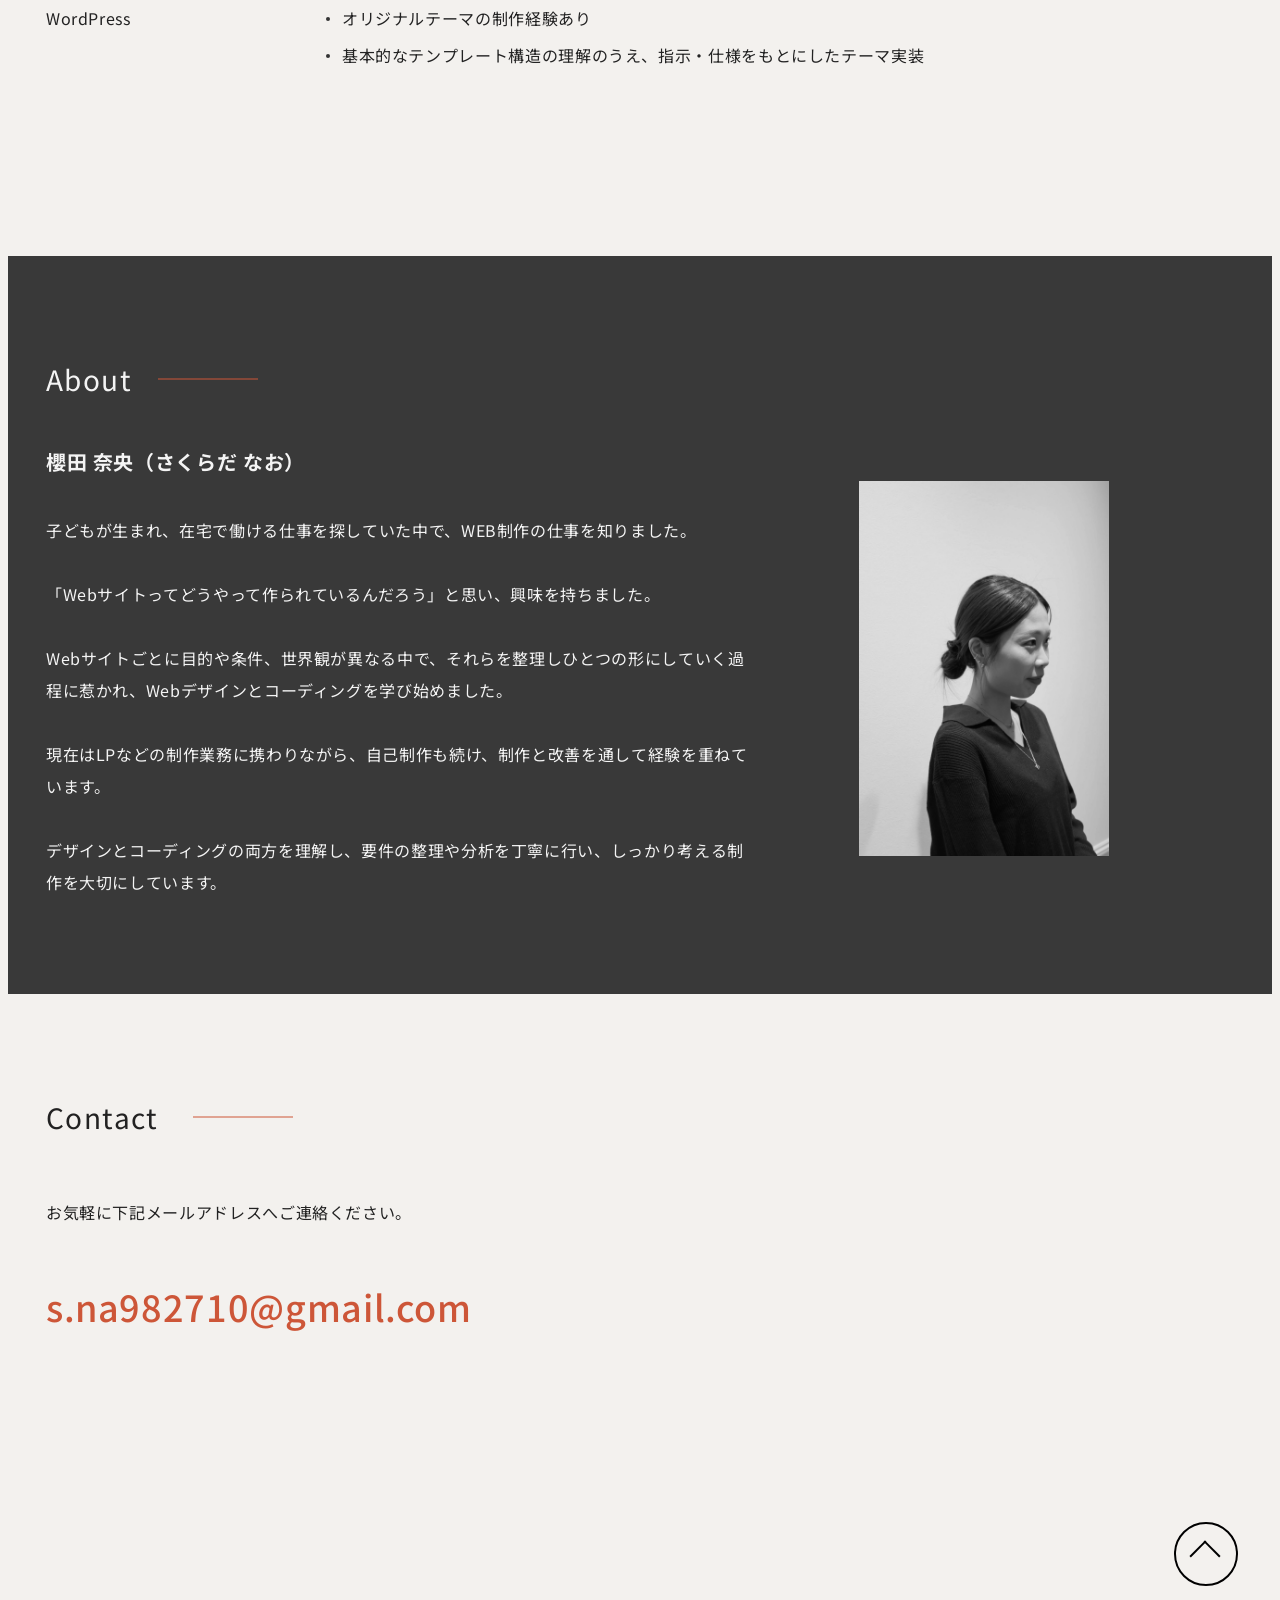
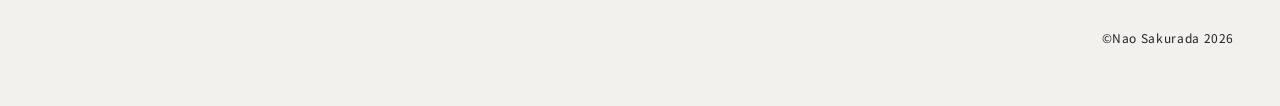
==== commit 9e833e9c: "Add files via upload" ====
--- a/index.html
+++ b/index.html
@@ -251,12 +251,12 @@
             <section id="contact">
                 <h2 class="sec-title">Contact</h2>
 
-                <p>お気軽に下記メールアドレス、<br class="sp-only">SNSのDMへご連絡ください。</p>
+                <p>お気軽に下記メールアドレスへご連絡ください。</p>
 
                 <a class="mail" href="mailto:s.na982710@gmail.com?subject=ポートフォリオサイトからのお問い合わせ&body=お名前：%0D%0Aお問い合わせ内容：">
                     s.na982710@gmail.com</a>
 
-                <div class="sns">
+                <!-- <div class="sns">
                     <a href="https://www.instagram.com/n98____.s?igsh=MW5ueXZiM3o4YjI3Nw%3D%3D&utm_source=qr"
                         target="_blank">
                         <img src="img/Instagram_Glyph_Black.svg" alt="Instagram">
@@ -264,7 +264,7 @@
                     <a href="https://www.threads.com/@n98____.s?igshid=NTc4MTIwNjQ2YQ==" target="_blank">
                         <img src="img/threads-logo-black.svg" alt="threads">
                     </a>
-                </div>
+                </div> -->
 
             </section>
         </div>
